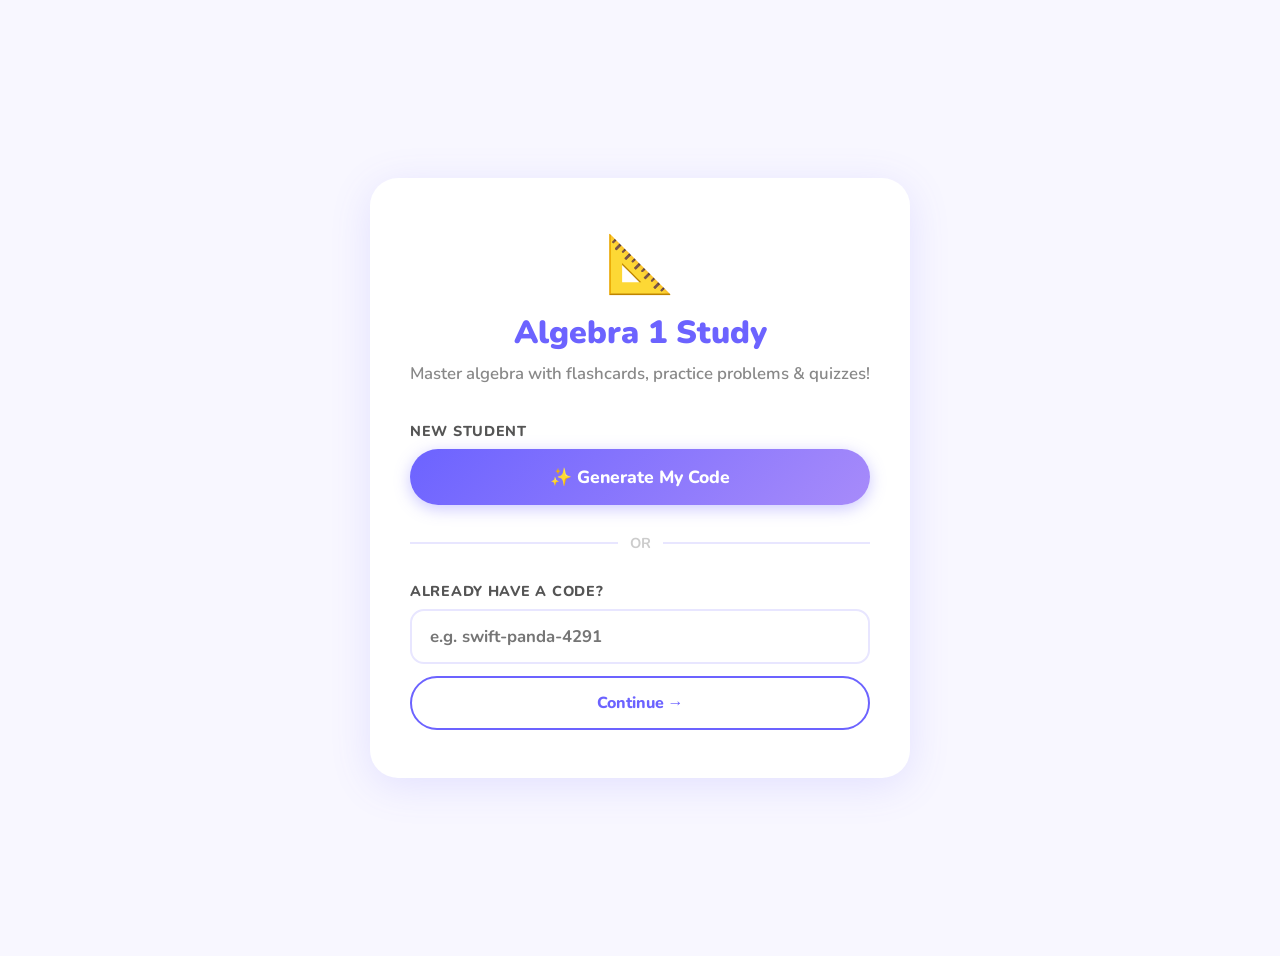
==== index.html @ a74f1a8d "Add landing page (index.html)" ====
<!DOCTYPE html>
<html lang="en">
<head>
  <meta charset="UTF-8" />
  <meta name="viewport" content="width=device-width, initial-scale=1.0" />
  <title>Algebra 1 Study</title>
  <link rel="preconnect" href="https://fonts.googleapis.com" />
  <link rel="preconnect" href="https://fonts.gstatic.com" crossorigin />
  <link href="https://fonts.googleapis.com/css2?family=Nunito:wght@400;600;700;800;900&display=swap" rel="stylesheet" />
  <link rel="stylesheet" href="css/style.css" />
  <style>
    body {
      min-height: 100vh;
      display: flex;
      align-items: center;
      justify-content: center;
      background: #f8f7ff;
      font-family: 'Nunito', sans-serif;
      padding: 20px;
    }
    .landing-card {
      background: white;
      border-radius: 28px;
      box-shadow: 0 8px 40px rgba(108,99,255,0.15);
      padding: 48px 40px;
      max-width: 460px;
      width: 100%;
      text-align: center;
    }
    .landing-logo {
      font-size: 3.5rem;
      margin-bottom: 8px;
    }
    .landing-title {
      font-size: 2rem;
      font-weight: 900;
      color: #6c63ff;
      margin: 0 0 8px 0;
    }
    .landing-subtitle {
      font-size: 1.05rem;
      color: #888;
      font-weight: 600;
      margin: 0 0 36px 0;
    }
    .btn-primary {
      background: linear-gradient(135deg, #6c63ff, #a78bfa);
      color: white;
      border: none;
      border-radius: 50px;
      padding: 16px 36px;
      font-size: 1.1rem;
      font-weight: 800;
      font-family: 'Nunito', sans-serif;
      cursor: pointer;
      width: 100%;
      transition: transform 0.15s, box-shadow 0.15s;
      box-shadow: 0 4px 16px rgba(108,99,255,0.35);
    }
    .btn-primary:hover { transform: translateY(-2px); box-shadow: 0 8px 24px rgba(108,99,255,0.4); }
    .btn-primary:active { transform: scale(0.97); }
    .btn-secondary {
      background: white;
      color: #6c63ff;
      border: 2.5px solid #6c63ff;
      border-radius: 50px;
      padding: 14px 36px;
      font-size: 1rem;
      font-weight: 800;
      font-family: 'Nunito', sans-serif;
      cursor: pointer;
      width: 100%;
      transition: transform 0.15s, background 0.15s;
    }
    .btn-secondary:hover { background: #f0eeff; transform: translateY(-2px); }
    .btn-secondary:active { transform: scale(0.97); }
    .divider {
      display: flex;
      align-items: center;
      gap: 12px;
      margin: 28px 0;
      color: #ccc;
      font-weight: 700;
      font-size: 0.9rem;
    }
    .divider::before, .divider::after {
      content: '';
      flex: 1;
      height: 1.5px;
      background: #e8e6ff;
    }
    .code-box {
      background: #f0eeff;
      border: 2px dashed #a78bfa;
      border-radius: 16px;
      padding: 18px 20px;
      margin: 20px 0;
      display: none;
      align-items: center;
      justify-content: space-between;
      gap: 12px;
    }
    .code-box.visible { display: flex; }
    .code-text {
      font-size: 1.3rem;
      font-weight: 900;
      color: #6c63ff;
      letter-spacing: 0.04em;
    }
    .copy-btn {
      background: #6c63ff;
      color: white;
      border: none;
      border-radius: 10px;
      padding: 8px 16px;
      font-family: 'Nunito', sans-serif;
      font-weight: 700;
      cursor: pointer;
      font-size: 0.9rem;
      transition: opacity 0.15s;
      white-space: nowrap;
    }
    .copy-btn:hover { opacity: 0.85; }
    .start-btn {
      background: linear-gradient(135deg, #43c6ac, #34d399);
      color: white;
      border: none;
      border-radius: 50px;
      padding: 16px 36px;
      font-size: 1.1rem;
      font-weight: 800;
      font-family: 'Nunito', sans-serif;
      cursor: pointer;
      width: 100%;
      transition: transform 0.15s, box-shadow 0.15s;
      box-shadow: 0 4px 16px rgba(67,198,172,0.35);
      display: none;
      margin-top: 12px;
    }
    .start-btn.visible { display: block; }
    .start-btn:hover { transform: translateY(-2px); box-shadow: 0 8px 24px rgba(67,198,172,0.4); }
    .start-btn:active { transform: scale(0.97); }
    .have-code-section { margin-top: 4px; }
    .code-input {
      width: 100%;
      border: 2.5px solid #e8e6ff;
      border-radius: 14px;
      padding: 14px 18px;
      font-size: 1.05rem;
      font-family: 'Nunito', sans-serif;
      font-weight: 700;
      color: #333;
      outline: none;
      box-sizing: border-box;
      margin-bottom: 12px;
      transition: border-color 0.2s;
    }
    .code-input:focus { border-color: #6c63ff; }
    .code-input.error { border-color: #ff6584; }
    .error-msg {
      color: #ff6584;
      font-weight: 700;
      font-size: 0.9rem;
      margin-top: -8px;
      margin-bottom: 12px;
      display: none;
    }
    .error-msg.visible { display: block; }
    .section-label {
      text-align: left;
      font-weight: 800;
      color: #555;
      font-size: 0.9rem;
      margin-bottom: 8px;
      text-transform: uppercase;
      letter-spacing: 0.05em;
    }
  </style>
</head>
<body>
  <div class="landing-card">
    <div class="landing-logo">📐</div>
    <h1 class="landing-title">Algebra 1 Study</h1>
    <p class="landing-subtitle">Master algebra with flashcards, practice problems &amp; quizzes!</p>

    <div class="section-label">New Student</div>
    <button class="btn-primary" id="generateBtn">✨ Generate My Code</button>

    <div class="code-box" id="codeBox">
      <span class="code-text" id="codeDisplay"></span>
      <button class="copy-btn" id="copyBtn">📋 Copy</button>
    </div>
    <button class="start-btn" id="startBtn">Start Studying →</button>

    <div class="divider">OR</div>

    <div class="have-code-section">
      <div class="section-label">Already have a code?</div>
      <input class="code-input" type="text" id="codeInput" placeholder="e.g. swift-panda-4291" />
      <div class="error-msg" id="errorMsg">Please enter your code first!</div>
      <button class="btn-secondary" id="continueBtn">Continue →</button>
    </div>
  </div>

  <script>
    // If code already stored, skip to app
    const existingCode = localStorage.getItem('algebraCode');
    if (existingCode) {
      window.location.href = 'app.html';
    }

    const ADJECTIVES = ['swift','brave','bright','calm','cool','dark','deep','eager',
      'fast','free','glad','good','high','huge','keen','kind','loud','mild',
      'nice','pure','quiet','rare','rich','safe','sharp','smart','soft','warm','wild','wise'];
    const ANIMALS = ['badger','beaver','cobra','crane','eagle','falcon','gecko','heron',
      'jaguar','koala','lemur','lynx','moose','narwhal','orca','panda','penguin',
      'puffin','raven','shark','sloth','tiger','toucan','viper','walrus','wolf','wombat','zebra'];

    function generateCode() {
      const adj = ADJECTIVES[Math.floor(Math.random() * ADJECTIVES.length)];
      const animal = ANIMALS[Math.floor(Math.random() * ANIMALS.length)];
      const num = String(Math.floor(Math.random() * 9000) + 1000);
      return `${adj}-${animal}-${num}`;
    }

    document.getElementById('generateBtn').addEventListener('click', () => {
      const code = generateCode();
      localStorage.setItem('algebraCode', code);
      document.getElementById('codeDisplay').textContent = code;
      document.getElementById('codeBox').classList.add('visible');
      document.getElementById('startBtn').classList.add('visible');
      document.getElementById('generateBtn').textContent = '🔄 Generate New Code';
    });

    document.getElementById('copyBtn').addEventListener('click', () => {
      const code = document.getElementById('codeDisplay').textContent;
      navigator.clipboard.writeText(code).then(() => {
        document.getElementById('copyBtn').textContent = '✅ Copied!';
        setTimeout(() => { document.getElementById('copyBtn').textContent = '📋 Copy'; }, 2000);
      });
    });

    document.getElementById('startBtn').addEventListener('click', () => {
      window.location.href = 'app.html';
    });

    document.getElementById('continueBtn').addEventListener('click', () => {
      const input = document.getElementById('codeInput').value.trim();
      const errorMsg = document.getElementById('errorMsg');
      const codeInput = document.getElementById('codeInput');
      if (!input) {
        codeInput.classList.add('error');
        errorMsg.classList.add('visible');
        return;
      }
      codeInput.classList.remove('error');
      errorMsg.classList.remove('visible');
      localStorage.setItem('algebraCode', input);
      window.location.href = 'app.html';
    });

    document.getElementById('codeInput').addEventListener('input', () => {
      document.getElementById('codeInput').classList.remove('error');
      document.getElementById('errorMsg').classList.remove('visible');
    });
  </script>
</body>
</html>
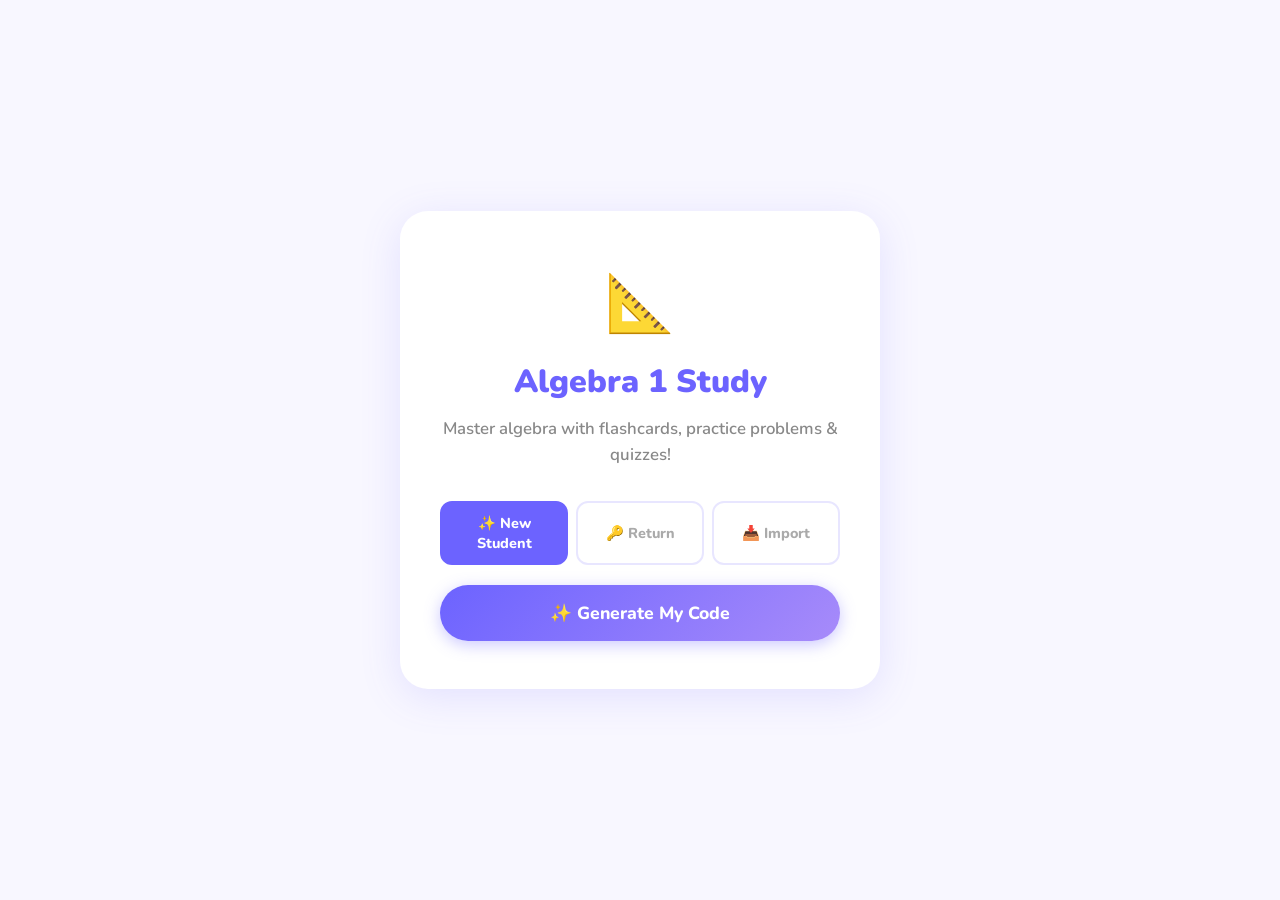
==== commit 823c2452: "feat: handle ?code= quick-link + import save string on landing page" ====
--- a/index.html
+++ b/index.html
@@ -23,158 +23,103 @@
       border-radius: 28px;
       box-shadow: 0 8px 40px rgba(108,99,255,0.15);
       padding: 48px 40px;
-      max-width: 460px;
+      max-width: 480px;
       width: 100%;
       text-align: center;
     }
-    .landing-logo {
-      font-size: 3.5rem;
-      margin-bottom: 8px;
-    }
-    .landing-title {
-      font-size: 2rem;
-      font-weight: 900;
-      color: #6c63ff;
-      margin: 0 0 8px 0;
-    }
-    .landing-subtitle {
-      font-size: 1.05rem;
-      color: #888;
-      font-weight: 600;
-      margin: 0 0 36px 0;
-    }
+    .landing-logo { font-size: 3.5rem; margin-bottom: 8px; }
+    .landing-title { font-size: 2rem; font-weight: 900; color: #6c63ff; margin: 0 0 8px 0; }
+    .landing-subtitle { font-size: 1.05rem; color: #888; font-weight: 600; margin: 0 0 32px 0; }
     .btn-primary {
       background: linear-gradient(135deg, #6c63ff, #a78bfa);
-      color: white;
-      border: none;
-      border-radius: 50px;
-      padding: 16px 36px;
-      font-size: 1.1rem;
-      font-weight: 800;
-      font-family: 'Nunito', sans-serif;
-      cursor: pointer;
-      width: 100%;
+      color: white; border: none; border-radius: 50px;
+      padding: 16px 36px; font-size: 1.1rem; font-weight: 800;
+      font-family: 'Nunito', sans-serif; cursor: pointer; width: 100%;
       transition: transform 0.15s, box-shadow 0.15s;
       box-shadow: 0 4px 16px rgba(108,99,255,0.35);
     }
     .btn-primary:hover { transform: translateY(-2px); box-shadow: 0 8px 24px rgba(108,99,255,0.4); }
     .btn-primary:active { transform: scale(0.97); }
     .btn-secondary {
-      background: white;
-      color: #6c63ff;
-      border: 2.5px solid #6c63ff;
-      border-radius: 50px;
-      padding: 14px 36px;
-      font-size: 1rem;
-      font-weight: 800;
-      font-family: 'Nunito', sans-serif;
-      cursor: pointer;
-      width: 100%;
+      background: white; color: #6c63ff; border: 2.5px solid #6c63ff;
+      border-radius: 50px; padding: 14px 36px; font-size: 1rem; font-weight: 800;
+      font-family: 'Nunito', sans-serif; cursor: pointer; width: 100%;
       transition: transform 0.15s, background 0.15s;
     }
     .btn-secondary:hover { background: #f0eeff; transform: translateY(-2px); }
-    .btn-secondary:active { transform: scale(0.97); }
+    .btn-teal {
+      background: linear-gradient(135deg, #43c6ac, #34d399);
+      color: white; border: none; border-radius: 50px;
+      padding: 14px 36px; font-size: 1rem; font-weight: 800;
+      font-family: 'Nunito', sans-serif; cursor: pointer; width: 100%;
+      transition: transform 0.15s, box-shadow 0.15s;
+      box-shadow: 0 4px 14px rgba(67,198,172,0.3);
+    }
+    .btn-teal:hover { transform: translateY(-2px); }
+    .btn-teal:active { transform: scale(0.97); }
     .divider {
-      display: flex;
-      align-items: center;
-      gap: 12px;
-      margin: 28px 0;
-      color: #ccc;
-      font-weight: 700;
-      font-size: 0.9rem;
-    }
-    .divider::before, .divider::after {
-      content: '';
-      flex: 1;
-      height: 1.5px;
-      background: #e8e6ff;
-    }
+      display: flex; align-items: center; gap: 12px;
+      margin: 24px 0; color: #ccc; font-weight: 700; font-size: 0.9rem;
+    }
+    .divider::before, .divider::after { content: ''; flex: 1; height: 1.5px; background: #e8e6ff; }
     .code-box {
-      background: #f0eeff;
-      border: 2px dashed #a78bfa;
-      border-radius: 16px;
-      padding: 18px 20px;
-      margin: 20px 0;
-      display: none;
-      align-items: center;
-      justify-content: space-between;
-      gap: 12px;
+      background: #f0eeff; border: 2px dashed #a78bfa; border-radius: 16px;
+      padding: 18px 20px; margin: 20px 0;
+      display: none; align-items: center; justify-content: space-between; gap: 12px;
     }
     .code-box.visible { display: flex; }
-    .code-text {
-      font-size: 1.3rem;
-      font-weight: 900;
-      color: #6c63ff;
-      letter-spacing: 0.04em;
-    }
+    .code-text { font-size: 1.3rem; font-weight: 900; color: #6c63ff; letter-spacing: 0.04em; }
     .copy-btn {
-      background: #6c63ff;
-      color: white;
-      border: none;
-      border-radius: 10px;
-      padding: 8px 16px;
-      font-family: 'Nunito', sans-serif;
-      font-weight: 700;
-      cursor: pointer;
-      font-size: 0.9rem;
-      transition: opacity 0.15s;
-      white-space: nowrap;
+      background: #6c63ff; color: white; border: none; border-radius: 10px;
+      padding: 8px 16px; font-family: 'Nunito', sans-serif; font-weight: 700;
+      cursor: pointer; font-size: 0.9rem; transition: opacity 0.15s; white-space: nowrap;
     }
     .copy-btn:hover { opacity: 0.85; }
     .start-btn {
-      background: linear-gradient(135deg, #43c6ac, #34d399);
-      color: white;
-      border: none;
-      border-radius: 50px;
-      padding: 16px 36px;
-      font-size: 1.1rem;
-      font-weight: 800;
-      font-family: 'Nunito', sans-serif;
-      cursor: pointer;
-      width: 100%;
+      background: linear-gradient(135deg, #43c6ac, #34d399); color: white;
+      border: none; border-radius: 50px; padding: 16px 36px; font-size: 1.1rem;
+      font-weight: 800; font-family: 'Nunito', sans-serif; cursor: pointer; width: 100%;
       transition: transform 0.15s, box-shadow 0.15s;
-      box-shadow: 0 4px 16px rgba(67,198,172,0.35);
-      display: none;
-      margin-top: 12px;
+      box-shadow: 0 4px 16px rgba(67,198,172,0.35); display: none; margin-top: 12px;
     }
     .start-btn.visible { display: block; }
-    .start-btn:hover { transform: translateY(-2px); box-shadow: 0 8px 24px rgba(67,198,172,0.4); }
+    .start-btn:hover { transform: translateY(-2px); }
     .start-btn:active { transform: scale(0.97); }
-    .have-code-section { margin-top: 4px; }
+    .section-label {
+      text-align: left; font-weight: 800; color: #555; font-size: 0.9rem;
+      margin-bottom: 8px; text-transform: uppercase; letter-spacing: 0.05em;
+    }
     .code-input {
-      width: 100%;
-      border: 2.5px solid #e8e6ff;
-      border-radius: 14px;
-      padding: 14px 18px;
-      font-size: 1.05rem;
-      font-family: 'Nunito', sans-serif;
-      font-weight: 700;
-      color: #333;
-      outline: none;
-      box-sizing: border-box;
-      margin-bottom: 12px;
-      transition: border-color 0.2s;
+      width: 100%; border: 2.5px solid #e8e6ff; border-radius: 14px;
+      padding: 14px 18px; font-size: 1.05rem; font-family: 'Nunito', sans-serif;
+      font-weight: 700; color: #333; outline: none; box-sizing: border-box;
+      margin-bottom: 12px; transition: border-color 0.2s;
     }
     .code-input:focus { border-color: #6c63ff; }
     .code-input.error { border-color: #ff6584; }
-    .error-msg {
-      color: #ff6584;
-      font-weight: 700;
-      font-size: 0.9rem;
-      margin-top: -8px;
-      margin-bottom: 12px;
-      display: none;
-    }
+    .error-msg { color: #ff6584; font-weight: 700; font-size: 0.9rem; margin-top: -8px; margin-bottom: 12px; display: none; }
     .error-msg.visible { display: block; }
-    .section-label {
-      text-align: left;
-      font-weight: 800;
-      color: #555;
-      font-size: 0.9rem;
-      margin-bottom: 8px;
-      text-transform: uppercase;
-      letter-spacing: 0.05em;
-    }
+    .success-msg { color: #43c6ac; font-weight: 700; font-size: 0.9rem; margin-bottom: 12px; display: none; }
+    .success-msg.visible { display: block; }
+    /* Tab system */
+    .tabs { display: flex; gap: 8px; margin-bottom: 20px; }
+    .tab-btn {
+      flex: 1; padding: 10px; border: 2.5px solid #e8e6ff; border-radius: 12px;
+      background: white; font-family: 'Nunito', sans-serif; font-weight: 800;
+      font-size: 0.9rem; color: #aaa; cursor: pointer; transition: all 0.15s;
+    }
+    .tab-btn.active { background: #6c63ff; border-color: #6c63ff; color: white; }
+    .tab-panel { display: none; }
+    .tab-panel.active { display: block; }
+    /* Welcome back banner */
+    .welcome-banner {
+      background: linear-gradient(135deg, #6c63ff, #a78bfa);
+      color: white; border-radius: 20px; padding: 20px 24px; margin-bottom: 24px;
+      text-align: left; display: none;
+    }
+    .welcome-banner.visible { display: block; }
+    .welcome-banner-title { font-size: 1.1rem; font-weight: 900; margin-bottom: 4px; }
+    .welcome-banner-sub { font-size: 0.9rem; opacity: 0.85; font-weight: 600; }
   </style>
 </head>
 <body>
@@ -183,46 +128,79 @@
     <h1 class="landing-title">Algebra 1 Study</h1>
     <p class="landing-subtitle">Master algebra with flashcards, practice problems &amp; quizzes!</p>
 
-    <div class="section-label">New Student</div>
-    <button class="btn-primary" id="generateBtn">✨ Generate My Code</button>
-
-    <div class="code-box" id="codeBox">
-      <span class="code-text" id="codeDisplay"></span>
-      <button class="copy-btn" id="copyBtn">📋 Copy</button>
-    </div>
-    <button class="start-btn" id="startBtn">Start Studying →</button>
-
-    <div class="divider">OR</div>
-
-    <div class="have-code-section">
-      <div class="section-label">Already have a code?</div>
+    <!-- Tabs -->
+    <div class="tabs">
+      <button class="tab-btn active" data-tab="new">✨ New Student</button>
+      <button class="tab-btn" data-tab="return">🔑 Return</button>
+      <button class="tab-btn" data-tab="import">📥 Import</button>
+    </div>
+
+    <!-- New Student tab -->
+    <div class="tab-panel active" id="tab-new">
+      <button class="btn-primary" id="generateBtn">✨ Generate My Code</button>
+      <div class="code-box" id="codeBox">
+        <span class="code-text" id="codeDisplay"></span>
+        <button class="copy-btn" id="copyBtn">📋 Copy</button>
+      </div>
+      <button class="start-btn" id="startBtn">Start Studying →</button>
+    </div>
+
+    <!-- Return tab -->
+    <div class="tab-panel" id="tab-return">
+      <div class="section-label">Enter your code</div>
       <input class="code-input" type="text" id="codeInput" placeholder="e.g. swift-panda-4291" />
       <div class="error-msg" id="errorMsg">Please enter your code first!</div>
       <button class="btn-secondary" id="continueBtn">Continue →</button>
     </div>
+
+    <!-- Import Save tab -->
+    <div class="tab-panel" id="tab-import">
+      <div class="section-label">Paste your save string</div>
+      <textarea class="code-input" id="importInput" rows="4"
+        placeholder="Paste your save string here (starts with AS1:...)"
+        style="resize:vertical;font-size:0.85rem;line-height:1.5;"></textarea>
+      <div class="error-msg" id="importError">Invalid save string. Make sure it starts with AS1:</div>
+      <div class="success-msg" id="importSuccess">✅ Progress imported! Loading your profile...</div>
+      <button class="btn-teal" id="importBtn">📥 Import &amp; Continue</button>
+    </div>
   </div>
 
   <script>
-    // If code already stored, skip to app
-    const existingCode = localStorage.getItem('algebraCode');
-    if (existingCode) {
+    // ── Handle ?code= quick-link (e.g. shared bookmark) ──────────────────────
+    const params = new URLSearchParams(location.search);
+    const quickCode = params.get('code');
+    if (quickCode) {
+      localStorage.setItem('algebraCode', quickCode);
       window.location.href = 'app.html';
     }
 
+    // ── If code already stored, skip straight to app ──────────────────────────
+    if (localStorage.getItem('algebraCode')) {
+      window.location.href = 'app.html';
+    }
+
+    // ── Code generator ────────────────────────────────────────────────────────
     const ADJECTIVES = ['swift','brave','bright','calm','cool','dark','deep','eager',
       'fast','free','glad','good','high','huge','keen','kind','loud','mild',
       'nice','pure','quiet','rare','rich','safe','sharp','smart','soft','warm','wild','wise'];
     const ANIMALS = ['badger','beaver','cobra','crane','eagle','falcon','gecko','heron',
       'jaguar','koala','lemur','lynx','moose','narwhal','orca','panda','penguin',
       'puffin','raven','shark','sloth','tiger','toucan','viper','walrus','wolf','wombat','zebra'];
-
     function generateCode() {
-      const adj = ADJECTIVES[Math.floor(Math.random() * ADJECTIVES.length)];
-      const animal = ANIMALS[Math.floor(Math.random() * ANIMALS.length)];
-      const num = String(Math.floor(Math.random() * 9000) + 1000);
-      return `${adj}-${animal}-${num}`;
-    }
-
+      return `${ADJECTIVES[Math.floor(Math.random()*ADJECTIVES.length)]}-${ANIMALS[Math.floor(Math.random()*ANIMALS.length)]}-${Math.floor(Math.random()*9000)+1000}`;
+    }
+
+    // ── Tab switching ─────────────────────────────────────────────────────────
+    document.querySelectorAll('.tab-btn').forEach(btn => {
+      btn.addEventListener('click', () => {
+        document.querySelectorAll('.tab-btn').forEach(b => b.classList.remove('active'));
+        document.querySelectorAll('.tab-panel').forEach(p => p.classList.remove('active'));
+        btn.classList.add('active');
+        document.getElementById('tab-' + btn.dataset.tab).classList.add('active');
+      });
+    });
+
+    // ── New student ───────────────────────────────────────────────────────────
     document.getElementById('generateBtn').addEventListener('click', () => {
       const code = generateCode();
       localStorage.setItem('algebraCode', code);
@@ -231,38 +209,53 @@
       document.getElementById('startBtn').classList.add('visible');
       document.getElementById('generateBtn').textContent = '🔄 Generate New Code';
     });
-
     document.getElementById('copyBtn').addEventListener('click', () => {
-      const code = document.getElementById('codeDisplay').textContent;
-      navigator.clipboard.writeText(code).then(() => {
+      navigator.clipboard.writeText(document.getElementById('codeDisplay').textContent).then(() => {
         document.getElementById('copyBtn').textContent = '✅ Copied!';
         setTimeout(() => { document.getElementById('copyBtn').textContent = '📋 Copy'; }, 2000);
       });
     });
-
-    document.getElementById('startBtn').addEventListener('click', () => {
-      window.location.href = 'app.html';
-    });
-
+    document.getElementById('startBtn').addEventListener('click', () => { window.location.href = 'app.html'; });
+
+    // ── Return student ────────────────────────────────────────────────────────
     document.getElementById('continueBtn').addEventListener('click', () => {
       const input = document.getElementById('codeInput').value.trim();
-      const errorMsg = document.getElementById('errorMsg');
-      const codeInput = document.getElementById('codeInput');
       if (!input) {
-        codeInput.classList.add('error');
-        errorMsg.classList.add('visible');
+        document.getElementById('codeInput').classList.add('error');
+        document.getElementById('errorMsg').classList.add('visible');
         return;
       }
-      codeInput.classList.remove('error');
-      errorMsg.classList.remove('visible');
       localStorage.setItem('algebraCode', input);
       window.location.href = 'app.html';
     });
-
     document.getElementById('codeInput').addEventListener('input', () => {
       document.getElementById('codeInput').classList.remove('error');
       document.getElementById('errorMsg').classList.remove('visible');
     });
+
+    // ── Import save ───────────────────────────────────────────────────────────
+    document.getElementById('importBtn').addEventListener('click', () => {
+      const str = document.getElementById('importInput').value.trim();
+      const errEl = document.getElementById('importError');
+      const okEl  = document.getElementById('importSuccess');
+      errEl.classList.remove('visible');
+      okEl.classList.remove('visible');
+
+      if (!str.startsWith('AS1:')) {
+        errEl.classList.add('visible');
+        return;
+      }
+      try {
+        const payload = JSON.parse(decodeURIComponent(escape(atob(str.slice(4)))));
+        if (!payload.code || !payload.progress) throw new Error('bad payload');
+        localStorage.setItem('algebraCode', payload.code);
+        localStorage.setItem(`progress-${payload.code}`, JSON.stringify(payload.progress));
+        okEl.classList.add('visible');
+        setTimeout(() => { window.location.href = 'app.html'; }, 1200);
+      } catch (e) {
+        errEl.classList.add('visible');
+      }
+    });
   </script>
 </body>
 </html>
--- a/css/style.css
+++ b/css/style.css
@@ -0,0 +1,931 @@
+/* =============================================
+   ALGEBRA 1 STUDY — CANDY POP DESIGN SYSTEM
+   ============================================= */
+
+/* --- Reset & Base --- */
+*, *::before, *::after { box-sizing: border-box; margin: 0; padding: 0; }
+
+:root {
+  --primary: #6c63ff;
+  --pink: #ff6584;
+  --yellow: #f9a828;
+  --teal: #43c6ac;
+  --purple-light: #a78bfa;
+  --green: #34d399;
+  --orange: #fb923c;
+  --blue: #60a5fa;
+  --fuchsia: #f472b6;
+  --bg: #f8f7ff;
+  --card-bg: #ffffff;
+  --text: #2d2d3a;
+  --text-muted: #888;
+  --border-radius-card: 20px;
+  --border-radius-btn: 50px;
+  --shadow-card: 0 4px 16px rgba(108,99,255,0.12);
+  --shadow-hover: 0 8px 28px rgba(108,99,255,0.2);
+  --transition: 0.2s ease;
+}
+
+html { scroll-behavior: smooth; }
+
+body {
+  font-family: 'Nunito', sans-serif;
+  background: var(--bg);
+  color: var(--text);
+  min-height: 100vh;
+  font-size: 16px;
+  line-height: 1.6;
+}
+
+/* --- Navigation Bar --- */
+.nav-bar {
+  position: sticky;
+  top: 0;
+  z-index: 100;
+  background: white;
+  box-shadow: 0 2px 12px rgba(108,99,255,0.1);
+  display: flex;
+  align-items: center;
+  justify-content: space-between;
+  padding: 0 20px;
+  height: 60px;
+  gap: 12px;
+}
+
+.nav-title {
+  font-weight: 900;
+  font-size: 1.15rem;
+  color: var(--primary);
+  flex: 1;
+  text-align: center;
+  white-space: nowrap;
+}
+
+.nav-right {
+  display: flex;
+  align-items: center;
+  gap: 8px;
+}
+
+.xp-badge {
+  background: linear-gradient(135deg, var(--primary), var(--purple-light));
+  color: white;
+  font-weight: 800;
+  font-size: 0.82rem;
+  padding: 5px 12px;
+  border-radius: 50px;
+  white-space: nowrap;
+}
+
+.streak-badge {
+  background: linear-gradient(135deg, #ff6584, #f9a828);
+  color: white;
+  font-weight: 800;
+  font-size: 0.82rem;
+  padding: 5px 10px;
+  border-radius: 50px;
+  white-space: nowrap;
+}
+
+/* --- Calculator Toggle Button --- */
+.calc-toggle-btn {
+  background: var(--bg);
+  border: 2px solid #e8e6ff;
+  border-radius: 12px;
+  width: 42px;
+  height: 42px;
+  font-size: 1.3rem;
+  cursor: pointer;
+  transition: var(--transition);
+  display: flex;
+  align-items: center;
+  justify-content: center;
+  flex-shrink: 0;
+}
+.calc-toggle-btn:hover { background: #f0eeff; border-color: var(--primary); transform: scale(1.08); }
+
+/* --- App Root --- */
+.app-root {
+  max-width: 960px;
+  margin: 0 auto;
+  padding: 24px 16px 80px;
+  min-height: calc(100vh - 60px);
+}
+
+/* --- View --- */
+.view { animation: fade-in 0.28s ease; }
+
+/* --- Loading --- */
+.loading-state {
+  display: flex;
+  flex-direction: column;
+  align-items: center;
+  justify-content: center;
+  padding: 80px 20px;
+  gap: 16px;
+  color: var(--text-muted);
+  font-weight: 700;
+}
+.loading-spinner {
+  width: 36px;
+  height: 36px;
+  border: 4px solid #e8e6ff;
+  border-top-color: var(--primary);
+  border-radius: 50%;
+  animation: spin 0.7s linear infinite;
+}
+@keyframes spin { to { transform: rotate(360deg); } }
+
+/* --- Buttons --- */
+.btn {
+  border: none;
+  border-radius: var(--border-radius-btn);
+  padding: 14px 28px;
+  font-size: 1rem;
+  font-weight: 800;
+  font-family: 'Nunito', sans-serif;
+  cursor: pointer;
+  transition: transform 0.15s, box-shadow 0.15s, opacity 0.15s;
+  display: inline-flex;
+  align-items: center;
+  justify-content: center;
+  gap: 8px;
+  text-decoration: none;
+}
+.btn:hover { transform: translateY(-2px); }
+.btn:active { animation: bounce 0.25s ease; transform: scale(0.96); }
+
+.btn-purple {
+  background: linear-gradient(135deg, var(--primary), var(--purple-light));
+  color: white;
+  box-shadow: 0 4px 16px rgba(108,99,255,0.3);
+}
+.btn-purple:hover { box-shadow: 0 8px 24px rgba(108,99,255,0.4); }
+
+.btn-pink {
+  background: linear-gradient(135deg, var(--pink), #ff8fa3);
+  color: white;
+  box-shadow: 0 4px 16px rgba(255,101,132,0.3);
+}
+.btn-pink:hover { box-shadow: 0 8px 24px rgba(255,101,132,0.4); }
+
+.btn-yellow {
+  background: linear-gradient(135deg, var(--yellow), #fbbf24);
+  color: white;
+  box-shadow: 0 4px 16px rgba(249,168,40,0.3);
+}
+.btn-yellow:hover { box-shadow: 0 8px 24px rgba(249,168,40,0.4); }
+
+.btn-teal {
+  background: linear-gradient(135deg, var(--teal), var(--green));
+  color: white;
+  box-shadow: 0 4px 16px rgba(67,198,172,0.3);
+}
+.btn-teal:hover { box-shadow: 0 8px 24px rgba(67,198,172,0.4); }
+
+.btn-ghost {
+  background: white;
+  color: var(--primary);
+  border: 2.5px solid var(--primary);
+  box-shadow: none;
+}
+.btn-ghost:hover { background: #f0eeff; }
+
+.btn-sm {
+  padding: 9px 18px;
+  font-size: 0.88rem;
+}
+
+.btn-full { width: 100%; }
+
+/* --- Cards --- */
+.card {
+  background: var(--card-bg);
+  border-radius: var(--border-radius-card);
+  box-shadow: var(--shadow-card);
+  transition: var(--transition);
+  overflow: hidden;
+}
+.card:hover { box-shadow: var(--shadow-hover); }
+
+/* --- Home View: Unit Grid --- */
+.home-header {
+  text-align: center;
+  margin-bottom: 32px;
+  padding-top: 8px;
+}
+.home-header h1 {
+  font-size: 2rem;
+  font-weight: 900;
+  color: var(--primary);
+  margin-bottom: 4px;
+}
+.home-header p {
+  color: var(--text-muted);
+  font-weight: 600;
+  font-size: 1rem;
+}
+.home-stats {
+  display: flex;
+  justify-content: center;
+  gap: 12px;
+  margin-bottom: 28px;
+  flex-wrap: wrap;
+}
+.stat-pill {
+  padding: 8px 20px;
+  border-radius: 50px;
+  font-weight: 800;
+  font-size: 1rem;
+  color: white;
+}
+.stat-xp { background: linear-gradient(135deg, var(--primary), var(--purple-light)); }
+.stat-streak { background: linear-gradient(135deg, var(--pink), var(--yellow)); }
+
+.unit-grid {
+  display: grid;
+  grid-template-columns: repeat(3, 1fr);
+  gap: 16px;
+  margin-bottom: 32px;
+}
+@media (max-width: 700px) { .unit-grid { grid-template-columns: 1fr; } }
+@media (min-width: 701px) and (max-width: 900px) { .unit-grid { grid-template-columns: repeat(2, 1fr); } }
+
+.unit-card {
+  cursor: pointer;
+  padding: 24px 20px;
+  border-radius: var(--border-radius-card);
+  box-shadow: var(--shadow-card);
+  transition: transform 0.18s, box-shadow 0.18s;
+  position: relative;
+  overflow: hidden;
+  background: white;
+}
+.unit-card:hover { transform: translateY(-4px); box-shadow: var(--shadow-hover); }
+.unit-card:active { transform: scale(0.97); }
+
+.unit-card-emoji {
+  font-size: 2.2rem;
+  margin-bottom: 8px;
+  display: block;
+}
+.unit-card-title {
+  font-weight: 900;
+  font-size: 1.05rem;
+  color: var(--text);
+  margin-bottom: 4px;
+}
+.unit-card-subtitle {
+  font-size: 0.82rem;
+  color: var(--text-muted);
+  font-weight: 600;
+  margin-bottom: 12px;
+}
+.unit-color-bar {
+  position: absolute;
+  top: 0; left: 0; right: 0;
+  height: 5px;
+  border-radius: 20px 20px 0 0;
+}
+
+/* --- Progress Bar --- */
+.progress-bar {
+  background: #f0eeff;
+  border-radius: 50px;
+  height: 8px;
+  overflow: hidden;
+  margin-bottom: 6px;
+}
+.progress-fill {
+  height: 100%;
+  border-radius: 50px;
+  background: linear-gradient(135deg, var(--primary), var(--purple-light));
+  transition: width 0.5s ease;
+  min-width: 0;
+}
+.progress-label {
+  font-size: 0.78rem;
+  font-weight: 700;
+  color: var(--text-muted);
+}
+
+/* --- Unit View --- */
+.view-header {
+  display: flex;
+  align-items: center;
+  gap: 12px;
+  margin-bottom: 24px;
+}
+.back-btn {
+  background: white;
+  border: 2px solid #e8e6ff;
+  border-radius: 12px;
+  width: 40px;
+  height: 40px;
+  font-size: 1.2rem;
+  cursor: pointer;
+  transition: var(--transition);
+  display: flex;
+  align-items: center;
+  justify-content: center;
+  flex-shrink: 0;
+}
+.back-btn:hover { background: #f0eeff; border-color: var(--primary); }
+
+.view-title { font-size: 1.6rem; font-weight: 900; }
+.view-emoji { font-size: 1.8rem; }
+
+.unit-progress-section {
+  background: white;
+  border-radius: var(--border-radius-card);
+  box-shadow: var(--shadow-card);
+  padding: 20px;
+  margin-bottom: 20px;
+}
+.unit-progress-section .progress-bar { height: 10px; margin-bottom: 8px; }
+
+/* --- Topic List --- */
+.topic-list { display: flex; flex-direction: column; gap: 12px; }
+
+.topic-item {
+  background: white;
+  border-radius: 16px;
+  box-shadow: var(--shadow-card);
+  padding: 18px 20px;
+  display: flex;
+  align-items: center;
+  justify-content: space-between;
+  cursor: pointer;
+  transition: var(--transition);
+  gap: 12px;
+}
+.topic-item:hover { transform: translateX(4px); box-shadow: var(--shadow-hover); }
+
+.topic-item-info { flex: 1; min-width: 0; }
+.topic-item-title { font-weight: 800; font-size: 1rem; color: var(--text); margin-bottom: 4px; }
+.topic-badges { display: flex; gap: 6px; flex-wrap: wrap; }
+
+.topic-badge {
+  padding: 3px 10px;
+  border-radius: 50px;
+  font-size: 0.75rem;
+  font-weight: 800;
+  display: inline-flex;
+  align-items: center;
+  gap: 4px;
+}
+.badge-done { background: #d1fae5; color: #059669; }
+.badge-todo { background: #f3f4f6; color: #9ca3af; }
+
+.topic-arrow {
+  font-size: 1.2rem;
+  color: #ccc;
+  flex-shrink: 0;
+}
+
+/* --- Topic View --- */
+.topic-header {
+  text-align: center;
+  margin-bottom: 28px;
+}
+.topic-breadcrumb {
+  font-size: 0.82rem;
+  color: var(--text-muted);
+  font-weight: 700;
+  margin-bottom: 6px;
+  cursor: pointer;
+  display: inline-block;
+  transition: color 0.15s;
+}
+.topic-breadcrumb:hover { color: var(--primary); }
+.topic-main-title { font-size: 1.7rem; font-weight: 900; }
+
+.mode-buttons {
+  display: flex;
+  flex-direction: column;
+  gap: 14px;
+  margin-bottom: 16px;
+}
+.mode-btn {
+  border: none;
+  border-radius: 18px;
+  padding: 22px 28px;
+  font-family: 'Nunito', sans-serif;
+  font-size: 1.1rem;
+  font-weight: 800;
+  cursor: pointer;
+  display: flex;
+  align-items: center;
+  gap: 14px;
+  transition: transform 0.18s, box-shadow 0.18s;
+  text-align: left;
+}
+.mode-btn:hover { transform: translateY(-3px); }
+.mode-btn:active { animation: bounce 0.25s ease; transform: scale(0.97); }
+.mode-btn-icon { font-size: 1.8rem; }
+.mode-btn-info { flex: 1; }
+.mode-btn-title { display: block; font-size: 1.05rem; font-weight: 900; }
+.mode-btn-desc { display: block; font-size: 0.82rem; font-weight: 600; opacity: 0.8; margin-top: 2px; }
+
+.mode-btn-purple { background: linear-gradient(135deg, #ede9fe, #ddd6fe); color: #5b21b6; box-shadow: 0 4px 16px rgba(108,99,255,0.15); }
+.mode-btn-pink { background: linear-gradient(135deg, #ffe4e6, #fecdd3); color: #be123c; box-shadow: 0 4px 16px rgba(255,101,132,0.15); }
+.mode-btn-yellow { background: linear-gradient(135deg, #fef3c7, #fde68a); color: #92400e; box-shadow: 0 4px 16px rgba(249,168,40,0.15); }
+.mode-btn-teal { background: linear-gradient(135deg, #ccfbf1, #a7f3d0); color: #065f46; box-shadow: 0 4px 16px rgba(67,198,172,0.15); }
+
+/* --- Flashcard --- */
+.flashcard-scene {
+  width: 100%;
+  perspective: 1000px;
+  margin-bottom: 24px;
+  cursor: pointer;
+}
+.flashcard {
+  width: 100%;
+  min-height: 200px;
+  position: relative;
+  transform-style: preserve-3d;
+  transition: transform 0.55s cubic-bezier(0.4,0,0.2,1);
+}
+.flashcard.flipped { transform: rotateY(180deg); }
+.flashcard-face {
+  position: absolute;
+  width: 100%;
+  min-height: 200px;
+  backface-visibility: hidden;
+  border-radius: var(--border-radius-card);
+  display: flex;
+  flex-direction: column;
+  align-items: center;
+  justify-content: center;
+  padding: 32px 28px;
+  text-align: center;
+  box-shadow: var(--shadow-card);
+}
+.flashcard-front {
+  background: linear-gradient(135deg, #ede9fe, #ddd6fe);
+  color: #4c1d95;
+}
+.flashcard-back {
+  background: linear-gradient(135deg, #ecfdf5, #d1fae5);
+  color: #064e3b;
+  transform: rotateY(180deg);
+}
+.flashcard-label {
+  font-size: 0.75rem;
+  font-weight: 800;
+  text-transform: uppercase;
+  letter-spacing: 0.08em;
+  opacity: 0.6;
+  margin-bottom: 12px;
+}
+.flashcard-text { font-size: 1.3rem; font-weight: 800; line-height: 1.4; }
+.flashcard-hint { font-size: 0.8rem; font-weight: 600; opacity: 0.55; margin-top: 16px; }
+
+.fc-progress {
+  text-align: center;
+  font-weight: 700;
+  color: var(--text-muted);
+  font-size: 0.9rem;
+  margin-bottom: 16px;
+}
+.fc-buttons {
+  display: flex;
+  gap: 12px;
+  margin-top: 8px;
+}
+.fc-buttons .btn { flex: 1; }
+
+/* --- Problems --- */
+.problem-progress-bar-wrap {
+  margin-bottom: 20px;
+}
+.problem-progress-bar {
+  background: #e8e6ff;
+  border-radius: 50px;
+  height: 10px;
+  overflow: hidden;
+  margin-bottom: 6px;
+}
+.problem-progress-fill {
+  height: 100%;
+  border-radius: 50px;
+  background: linear-gradient(135deg, var(--pink), #ff8fa3);
+  transition: width 0.4s ease;
+}
+.problem-counter { font-size: 0.85rem; font-weight: 700; color: var(--text-muted); }
+
+.problem-container { }
+.problem-card {
+  background: white;
+  border-radius: var(--border-radius-card);
+  box-shadow: var(--shadow-card);
+  padding: 28px 24px;
+  margin-bottom: 20px;
+}
+.problem-type-tag {
+  display: inline-block;
+  background: #f0eeff;
+  color: var(--primary);
+  font-size: 0.75rem;
+  font-weight: 800;
+  padding: 4px 12px;
+  border-radius: 50px;
+  margin-bottom: 14px;
+  text-transform: uppercase;
+  letter-spacing: 0.05em;
+}
+.problem-question {
+  font-size: 1.15rem;
+  font-weight: 800;
+  line-height: 1.5;
+  color: var(--text);
+}
+
+.mc-options {
+  display: flex;
+  flex-direction: column;
+  gap: 10px;
+  margin-top: 20px;
+}
+.mc-btn {
+  background: white;
+  border: 2.5px solid #e8e6ff;
+  border-radius: 14px;
+  padding: 14px 18px;
+  font-family: 'Nunito', sans-serif;
+  font-size: 1rem;
+  font-weight: 700;
+  cursor: pointer;
+  text-align: left;
+  transition: border-color 0.18s, background 0.18s, transform 0.15s;
+  display: flex;
+  align-items: center;
+  gap: 12px;
+}
+.mc-btn:hover:not(:disabled) { border-color: var(--primary); background: #f0eeff; transform: translateX(4px); }
+.mc-btn:disabled { cursor: default; }
+.mc-btn.correct { border-color: #10b981; background: #d1fae5; color: #065f46; }
+.mc-btn.wrong { border-color: #ef4444; background: #fee2e2; color: #991b1b; }
+.mc-letter {
+  width: 30px;
+  height: 30px;
+  border-radius: 50%;
+  background: #f0eeff;
+  color: var(--primary);
+  font-weight: 900;
+  font-size: 0.9rem;
+  display: flex;
+  align-items: center;
+  justify-content: center;
+  flex-shrink: 0;
+}
+.mc-btn.correct .mc-letter { background: #10b981; color: white; }
+.mc-btn.wrong .mc-letter { background: #ef4444; color: white; }
+
+.fill-input-wrap { margin-top: 20px; }
+.fill-input {
+  width: 100%;
+  border: 2.5px solid #e8e6ff;
+  border-radius: 14px;
+  padding: 14px 18px;
+  font-size: 1.05rem;
+  font-family: 'Nunito', sans-serif;
+  font-weight: 700;
+  color: var(--text);
+  outline: none;
+  transition: border-color 0.2s;
+}
+.fill-input:focus { border-color: var(--primary); }
+.fill-input.correct { border-color: #10b981; background: #d1fae5; color: #065f46; }
+.fill-input.wrong { border-color: #ef4444; background: #fee2e2; animation: shake 0.4s ease; }
+
+.submit-btn { margin-top: 12px; }
+
+/* --- Explanation Panel --- */
+.explanation-panel {
+  background: #fff7ed;
+  border: 2px solid #fed7aa;
+  border-radius: 16px;
+  padding: 20px;
+  margin-top: 16px;
+  animation: slide-up 0.35s ease;
+  display: none;
+}
+.explanation-panel.visible { display: block; }
+.explanation-title {
+  font-weight: 900;
+  font-size: 0.95rem;
+  color: #c2410c;
+  margin-bottom: 12px;
+  display: flex;
+  align-items: center;
+  gap: 6px;
+}
+.step-list { list-style: none; padding: 0; }
+.step-list li {
+  display: flex;
+  align-items: flex-start;
+  gap: 10px;
+  font-size: 0.95rem;
+  font-weight: 600;
+  color: var(--text);
+  margin-bottom: 10px;
+  line-height: 1.5;
+}
+.step-num {
+  background: #fed7aa;
+  color: #c2410c;
+  font-weight: 900;
+  font-size: 0.75rem;
+  width: 22px;
+  height: 22px;
+  border-radius: 50%;
+  display: flex;
+  align-items: center;
+  justify-content: center;
+  flex-shrink: 0;
+  margin-top: 2px;
+}
+.explanation-tip {
+  background: #fef3c7;
+  border-left: 4px solid var(--yellow);
+  padding: 10px 14px;
+  border-radius: 8px;
+  font-size: 0.88rem;
+  font-weight: 700;
+  color: #92400e;
+  margin-top: 12px;
+}
+
+.problem-action-btns {
+  display: flex;
+  gap: 10px;
+  margin-top: 16px;
+  flex-wrap: wrap;
+}
+.problem-action-btns .btn { flex: 1; min-width: 120px; }
+
+/* --- Completion Screen --- */
+.completion-screen {
+  text-align: center;
+  padding: 40px 20px;
+  animation: fade-in 0.4s ease;
+}
+.completion-emoji { font-size: 4rem; margin-bottom: 16px; }
+.completion-title { font-size: 1.8rem; font-weight: 900; color: var(--primary); margin-bottom: 8px; }
+.completion-subtitle { font-size: 1rem; color: var(--text-muted); font-weight: 600; margin-bottom: 28px; }
+.completion-score {
+  font-size: 3rem;
+  font-weight: 900;
+  color: var(--primary);
+  background: linear-gradient(135deg, #ede9fe, #ddd6fe);
+  border-radius: 20px;
+  padding: 20px 32px;
+  display: inline-block;
+  margin-bottom: 28px;
+}
+.completion-btns { display: flex; flex-direction: column; gap: 12px; max-width: 340px; margin: 0 auto; }
+
+/* --- Guide View --- */
+.guide-section {
+  background: white;
+  border-radius: var(--border-radius-card);
+  box-shadow: var(--shadow-card);
+  padding: 24px;
+  margin-bottom: 20px;
+}
+.guide-section-title {
+  font-size: 1rem;
+  font-weight: 900;
+  margin-bottom: 14px;
+  display: flex;
+  align-items: center;
+  gap: 8px;
+}
+.guide-concept { font-size: 0.95rem; font-weight: 600; color: var(--text); line-height: 1.7; }
+.guide-tips-list { list-style: none; padding: 0; }
+.guide-tips-list li {
+  display: flex;
+  align-items: flex-start;
+  gap: 10px;
+  font-size: 0.92rem;
+  font-weight: 600;
+  padding: 8px 0;
+  border-bottom: 1px solid #f3f4f6;
+  color: var(--text);
+}
+.guide-tips-list li:last-child { border-bottom: none; }
+.guide-tip-dot { color: var(--teal); font-size: 1.1rem; flex-shrink: 0; }
+.guide-mistakes-dot { color: var(--pink); font-size: 1.1rem; flex-shrink: 0; }
+
+.example-card {
+  background: #f8f7ff;
+  border-radius: 14px;
+  padding: 16px;
+  margin-bottom: 12px;
+}
+.example-problem { font-weight: 800; color: var(--primary); margin-bottom: 10px; font-size: 0.95rem; }
+.example-steps { padding-left: 0; list-style: none; }
+.example-steps li {
+  font-size: 0.88rem;
+  font-weight: 600;
+  color: var(--text);
+  padding: 4px 0;
+  display: flex;
+  gap: 8px;
+  align-items: flex-start;
+}
+.example-answer {
+  background: #d1fae5;
+  color: #065f46;
+  font-weight: 900;
+  padding: 8px 14px;
+  border-radius: 8px;
+  font-size: 0.9rem;
+  margin-top: 8px;
+  display: inline-block;
+}
+
+/* --- Quiz View --- */
+.quiz-header {
+  text-align: center;
+  margin-bottom: 24px;
+}
+.quiz-title { font-size: 1.5rem; font-weight: 900; color: var(--primary); margin-bottom: 4px; }
+.quiz-subtitle { font-size: 0.9rem; font-weight: 600; color: var(--text-muted); }
+
+/* --- Results Screen --- */
+.results-screen {
+  text-align: center;
+  padding: 32px 20px;
+  animation: fade-in 0.4s ease;
+}
+.results-emoji { font-size: 4rem; margin-bottom: 16px; }
+.results-title { font-size: 2rem; font-weight: 900; color: var(--primary); margin-bottom: 8px; }
+.results-score-big {
+  font-size: 4rem;
+  font-weight: 900;
+  color: var(--primary);
+  line-height: 1;
+  margin-bottom: 4px;
+}
+.results-score-label { font-size: 1rem; font-weight: 700; color: var(--text-muted); margin-bottom: 24px; }
+.results-breakdown {
+  display: flex;
+  justify-content: center;
+  gap: 20px;
+  margin-bottom: 28px;
+  flex-wrap: wrap;
+}
+.results-stat {
+  background: white;
+  border-radius: 16px;
+  box-shadow: var(--shadow-card);
+  padding: 16px 24px;
+  min-width: 100px;
+}
+.results-stat-num { font-size: 1.8rem; font-weight: 900; }
+.results-stat-label { font-size: 0.8rem; font-weight: 700; color: var(--text-muted); text-transform: uppercase; }
+.results-btns { display: flex; flex-direction: column; gap: 12px; max-width: 360px; margin: 0 auto; }
+
+/* --- Calculator Overlay --- */
+.calc-overlay {
+  position: fixed;
+  inset: 0;
+  z-index: 1000;
+  background: rgba(0,0,0,0.55);
+  display: none;
+  flex-direction: column;
+  animation: fade-in 0.2s ease;
+}
+.calc-overlay.open { display: flex; }
+.calc-header {
+  background: white;
+  display: flex;
+  align-items: center;
+  justify-content: space-between;
+  padding: 14px 20px;
+  box-shadow: 0 2px 10px rgba(0,0,0,0.1);
+}
+.calc-title { font-weight: 900; font-size: 1rem; color: var(--primary); }
+.calc-close {
+  background: #fee2e2;
+  border: none;
+  border-radius: 50%;
+  width: 36px;
+  height: 36px;
+  font-size: 1rem;
+  cursor: pointer;
+  font-weight: 900;
+  color: #ef4444;
+  transition: background 0.15s;
+}
+.calc-close:hover { background: #fecaca; }
+#desmos-container {
+  flex: 1;
+  background: white;
+}
+
+/* --- XP Toast --- */
+.xp-toast {
+  position: fixed;
+  bottom: 30px;
+  left: 50%;
+  transform: translateX(-50%) translateY(60px);
+  background: linear-gradient(135deg, var(--primary), var(--purple-light));
+  color: white;
+  font-weight: 900;
+  font-size: 1.1rem;
+  padding: 12px 28px;
+  border-radius: 50px;
+  box-shadow: 0 8px 28px rgba(108,99,255,0.4);
+  z-index: 2000;
+  pointer-events: none;
+  opacity: 0;
+  transition: transform 0.35s cubic-bezier(0.34,1.56,0.64,1), opacity 0.35s ease;
+  white-space: nowrap;
+}
+.xp-toast.show {
+  transform: translateX(-50%) translateY(0);
+  opacity: 1;
+}
+
+/* --- Confetti --- */
+.confetti-piece {
+  position: fixed;
+  width: 10px;
+  height: 10px;
+  border-radius: 2px;
+  pointer-events: none;
+  z-index: 3000;
+  animation: confetti-fall 1.8s ease forwards;
+}
+@keyframes confetti-fall {
+  0%   { transform: translateY(0) rotate(0deg) scale(1); opacity: 1; }
+  60%  { opacity: 1; }
+  100% { transform: translateY(calc(100vh - 100px)) rotate(720deg) scale(0.3); opacity: 0; }
+}
+
+/* --- Animations --- */
+@keyframes bounce {
+  0%   { transform: scale(1); }
+  40%  { transform: scale(0.92); }
+  70%  { transform: scale(1.06); }
+  100% { transform: scale(1); }
+}
+
+@keyframes shake {
+  0%   { transform: translateX(0); }
+  18%  { transform: translateX(-8px); }
+  36%  { transform: translateX(8px); }
+  54%  { transform: translateX(-6px); }
+  72%  { transform: translateX(6px); }
+  90%  { transform: translateX(-3px); }
+  100% { transform: translateX(0); }
+}
+
+@keyframes fade-in {
+  from { opacity: 0; transform: translateY(10px); }
+  to   { opacity: 1; transform: translateY(0); }
+}
+
+@keyframes slide-up {
+  from { opacity: 0; transform: translateY(20px); }
+  to   { opacity: 1; transform: translateY(0); }
+}
+
+.correct-flash { animation: correct-pulse 0.4s ease; }
+@keyframes correct-pulse {
+  0%   { box-shadow: 0 0 0 0 rgba(16,185,129,0.7); }
+  70%  { box-shadow: 0 0 0 14px rgba(16,185,129,0); }
+  100% { box-shadow: 0 0 0 0 rgba(16,185,129,0); }
+}
+
+.wrong-shake { animation: shake 0.4s ease; }
+
+/* --- Utility --- */
+.text-center { text-align: center; }
+.mt-12 { margin-top: 12px; }
+.mt-20 { margin-top: 20px; }
+.mb-12 { margin-bottom: 12px; }
+.gap-12 { gap: 12px; }
+.flex { display: flex; }
+.flex-col { flex-direction: column; }
+.align-center { align-items: center; }
+.justify-center { justify-content: center; }
+
+/* --- Mixed Quiz Button at Bottom of Home --- */
+.home-quiz-wrap {
+  text-align: center;
+  padding: 8px 0 16px;
+}
+.home-quiz-btn {
+  font-size: 1.15rem;
+  padding: 18px 48px;
+  box-shadow: 0 6px 24px rgba(249,168,40,0.35);
+}
+
+/* --- Scrollbar --- */
+::-webkit-scrollbar { width: 6px; }
+::-webkit-scrollbar-track { background: #f8f7ff; }
+::-webkit-scrollbar-thumb { background: #c4c0ff; border-radius: 3px; }
